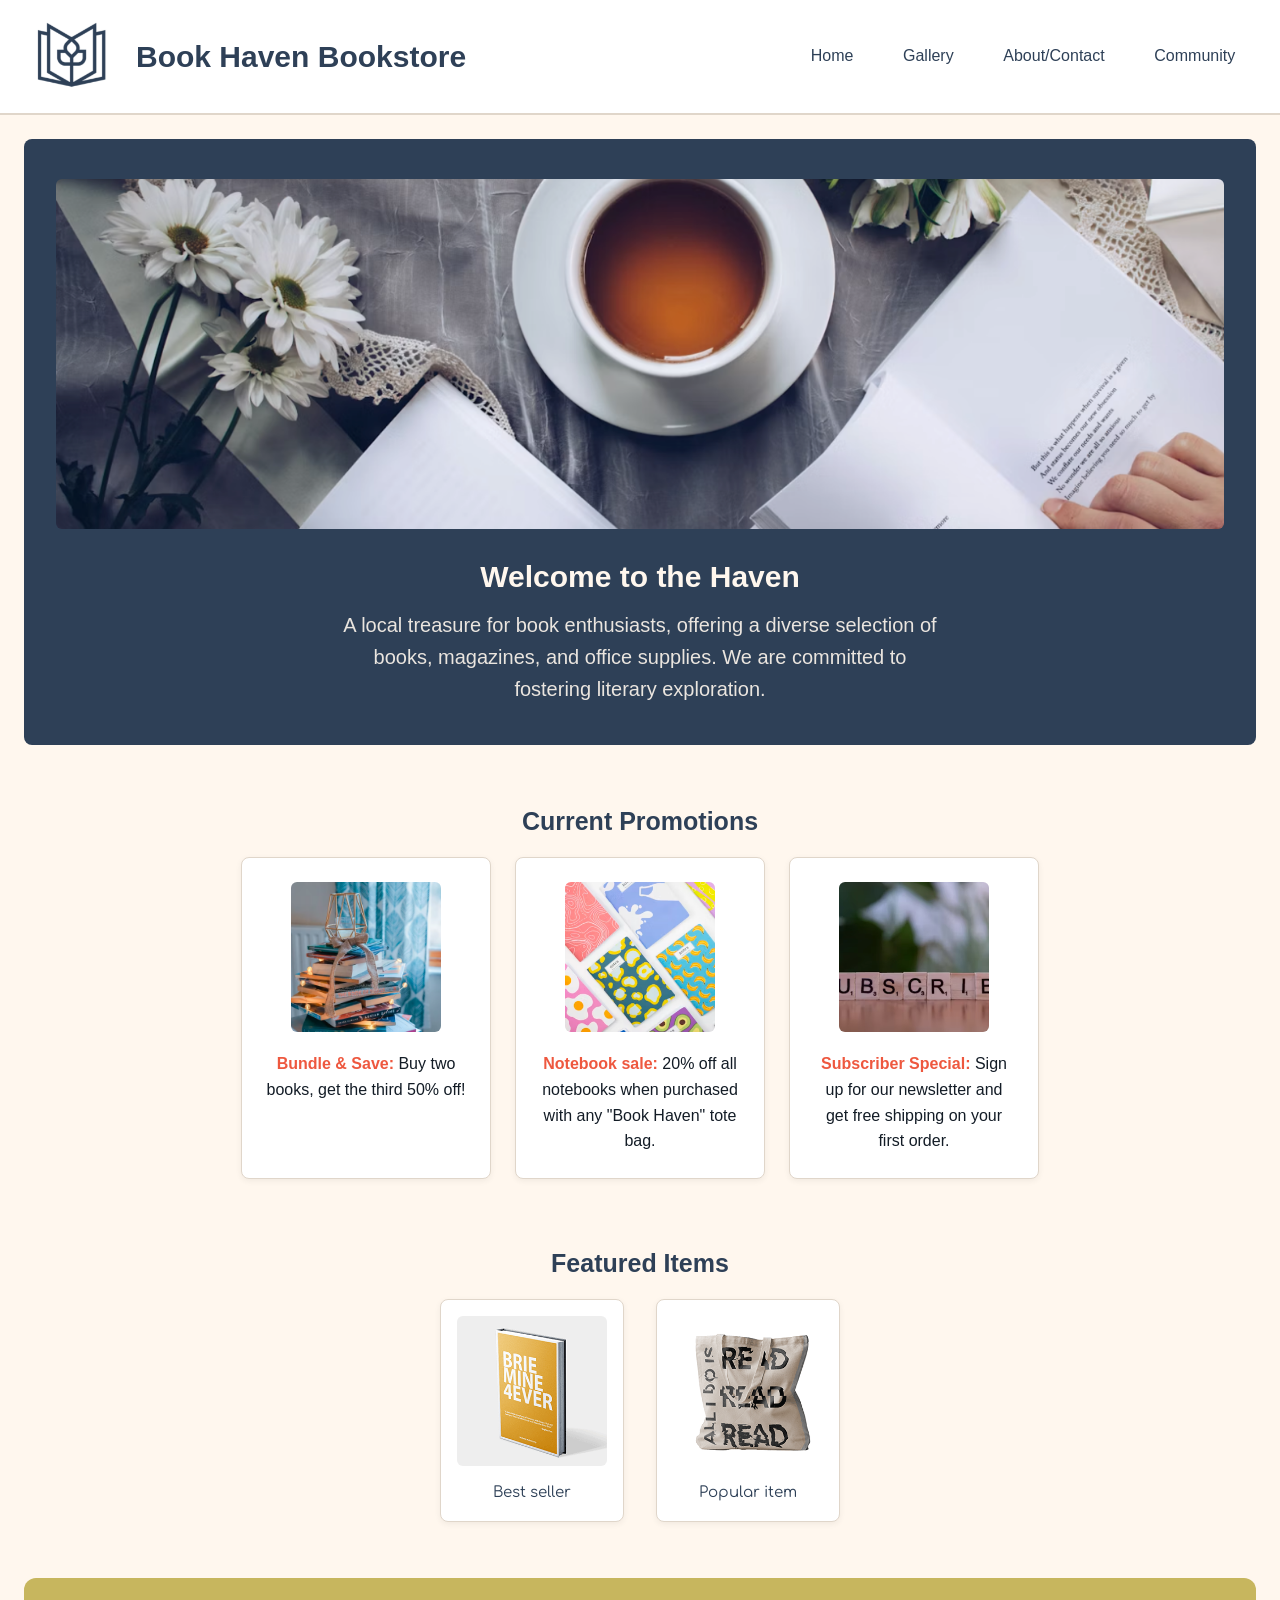
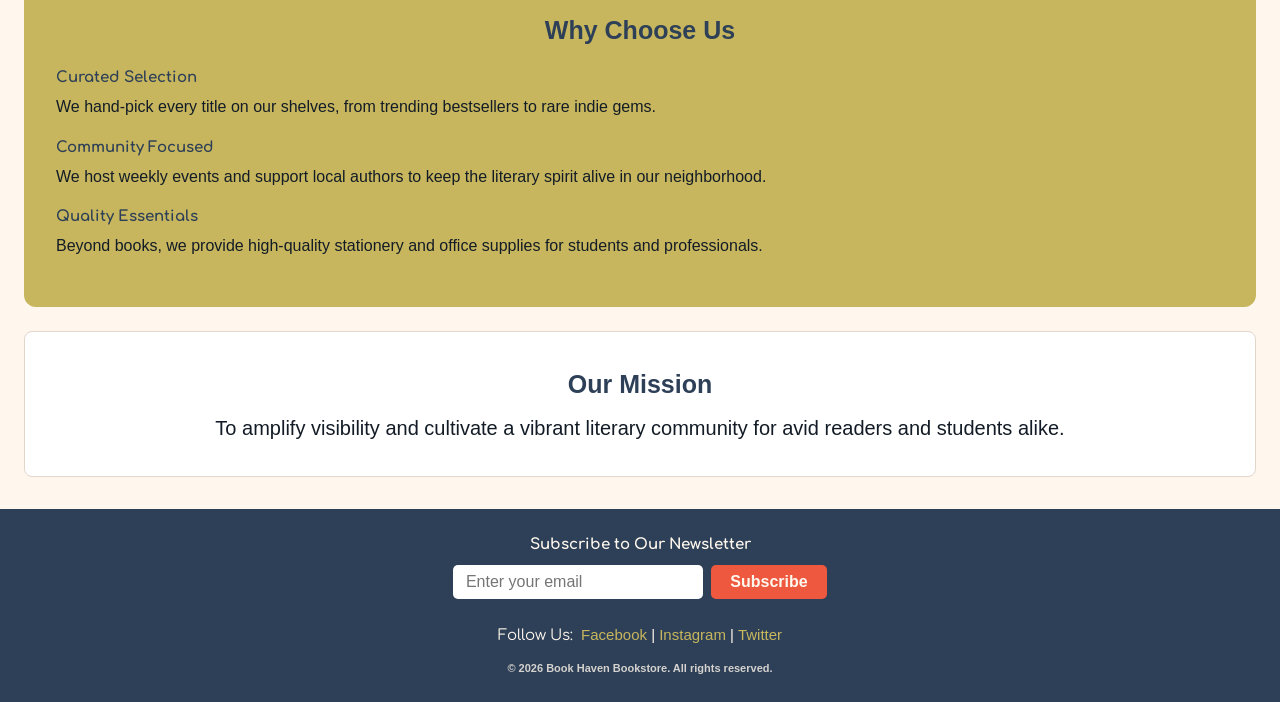
==== touchstone_2.2/src/index.html @ b66f1efa "touchstone 2.2" ====
<!doctype html>
<html lang="en">
  <head>
    <meta charset="UTF-8" />
    <meta name="viewport" content="width=device-width, initial-scale=1.0" />
    <title>Home - Book Haven Bookstore</title>
    <link rel="stylesheet" href="index.css" />
  </head>
  <body>
    <header class="site-header">
      <img src="assets/shared/logo.png" alt="Logo" width="150" />
      <h1 class="site-title">Book Haven Bookstore</h1>
      <nav class="site-nav">
        <ul class="nav-list">
          <li><a href="index.html">Home</a></li>
          <li><a href="gallery.html">Gallery</a></li>
          <li><a href="about.html">About/Contact</a></li>
          <li><a href="community.html">Community</a></li>
        </ul>
      </nav>
    </header>

    <main>
      <section class="hero">
        <img src="assets/home/welcome.png" alt="Logo" width="100%" />
        <h2 class="hero-heading">Welcome to the Haven</h2>
        <p class="hero-text">
          A local treasure for book enthusiasts, offering a diverse selection of
          books, magazines, and office supplies. We are committed to fostering
          literary exploration.
        </p>
      </section>

      <section class="promotions">
        <h2 class="section-title">Current Promotions</h2>
        <ul class="promo-list">
          <li class="promo-card">
            <img
              src="assets/home/bundle.png"
              alt="Logo"
              width="150"
              height="150"
            />
            <strong>Bundle & Save:</strong> Buy two books, get the third 50%
            off!
          </li>
          <li class="promo-card">
            <img
              src="assets/home/notebooks.png"
              alt="Logo"
              width="150"
              height="150"
            />
            <strong>Notebook sale:</strong> 20% off all notebooks when purchased
            with any "Book Haven" tote bag.
          </li>
          <li class="promo-card">
            <img
              src="assets/home/subscription.png"
              alt="Logo"
              width="150"
              height="150"
            />
            <strong>Subscriber Special:</strong> Sign up for our newsletter and
            get free shipping on your first order.
          </li>
        </ul>
      </section>

      <section class="featured">
        <h2 class="section-title">Featured Items</h2>
        <div class="featured-grid">
          <figure class="featured-card">
            <img
              src="assets/gallery/book1.png"
              alt="book 1"
              width="150"
              height="150"
            />
            <figcaption>Best seller</figcaption>
          </figure>
          <figure class="featured-card">
            <img
              src="assets/gallery/toteBag.png"
              alt="All I Do Is Read Tote Bag"
              width="150"
              height="150"
            />
            <figcaption>Popular item</figcaption>
          </figure>
        </div>
      </section>

      <section class="why-us">
        <h2 class="section-title">Why Choose Us</h2>
        <div class="why-us-item">
          <h3>Curated Selection</h3>
          <p>
            We hand-pick every title on our shelves, from trending bestsellers
            to rare indie gems.
          </p>
        </div>
        <div class="why-us-item">
          <h3>Community Focused</h3>
          <p>
            We host weekly events and support local authors to keep the literary
            spirit alive in our neighborhood.
          </p>
        </div>
        <div class="why-us-item">
          <h3>Quality Essentials</h3>
          <p>
            Beyond books, we provide high-quality stationery and office supplies
            for students and professionals.
          </p>
        </div>
      </section>

      <section class="mission">
        <h3 class="mission-heading">Our Mission</h3>
        <p class="mission-text">
          To amplify visibility and cultivate a vibrant literary community for
          avid readers and students alike.
        </p>
      </section>
    </main>

    <footer class="site-footer">
      <section class="footer-subscribe">
        <h3>Subscribe to Our Newsletter</h3>
        <form class="subscribe-form" action="#" method="post">
          <input type="email" name="email" placeholder="Enter your email" required />
          <button type="submit">Subscribe</button>
        </form>
      </section>
      <p class="footer-socials">
        <strong>Follow Us:</strong>
        <a href="https://facebook.com">Facebook</a> |
        <a href="https://instagram.com">Instagram</a> |
        <a href="https://twitter.com">Twitter</a>
      </p>
      <p class="footer-copy">&copy; 2026 Book Haven Bookstore. All rights reserved.</p>
    </footer>
  </body>
</html>
---- touchstone_2.2/src/index.css ----
/* ===== Fonts ===== */
@import url('https://fonts.googleapis.com/css2?family=Comfortaa&display=swap');

/* ===== Reset & Base ===== */
* {
  margin: 0;
  padding: 0;
  box-sizing: border-box;
}

body {
  font-family: Calibri, "Gill Sans", "Trebuchet MS", sans-serif;
  font-size: 16px;
  color: #131C26;
  background-color: #FFF7EE;
  line-height: 1.6;
}

a {
  color: #2E4057;
  text-decoration: none;
}

a:hover {
  text-decoration: underline;
  color: #EE583F;
}

img {
  max-width: 100%;
  height: auto;
}

/* ===== Header ===== */
.site-header {
  background-color: #fff;
  border-bottom: 2px solid #e0d6ca;
  padding: 1rem 2rem;
  display: flex;
  align-items: center;
  gap: 1.5rem;
  flex-wrap: wrap;
}

.site-header img {
  width: 80px;
}

.site-title {
  font-family: Arial, Helvetica, sans-serif;
  font-size: 30px;
  font-weight: bold;
  color: #2E4057;
  flex: 1;
}

.nav-list {
  list-style: none;
  display: flex;
  gap: 1.5rem;
}

.nav-list a {
  font-family: Calibri, "Gill Sans", "Trebuchet MS", sans-serif;
  font-size: 16px;
  font-weight: normal;
  color: #2E4057;
  padding: 0.4rem 0.8rem;
  border-radius: 4px;
  transition: background-color 0.2s;
}

.nav-list a:hover {
  background-color: #e0d6ca;
  color: #EE583F;
  text-decoration: none;
}

/* ===== Hero Section ===== */
.hero {
  background-color: #2E4057;
  text-align: center;
  padding: 2.5rem 2rem;
  margin: 1.5rem;
  border-radius: 8px;
}

.hero img {
  width: 100%;
  max-height: 350px;
  object-fit: cover;
  border-radius: 6px;
  margin-bottom: 1rem;
}

.hero-heading {
  font-family: Arial, Helvetica, sans-serif;
  font-size: 30px;
  font-weight: bold;
  color: #FFF7EE;
  margin-bottom: 0.5rem;
}

.hero-text {
  max-width: 600px;
  margin: 0 auto;
  font-family: Calibri, "Gill Sans", "Trebuchet MS", sans-serif;
  font-size: 20px;
  color: #FFF7EE;
  opacity: 0.9;
}

/* ===== Current Promotions ===== */
.promotions {
  padding: 2rem 1.5rem;
}

.promotions .section-title {
  font-family: Arial, Helvetica, sans-serif;
  font-size: 25px;
  font-weight: bold;
  color: #2E4057;
  margin-bottom: 1rem;
  text-align: center;
}

.promo-list {
  list-style: none;
  display: flex;
  gap: 1.5rem;
  justify-content: center;
  flex-wrap: wrap;
}

.promo-card {
  background: #fff;
  border: 1px solid #e0d6ca;
  border-radius: 8px;
  padding: 1.5rem;
  text-align: center;
  width: 250px;
  box-shadow: 0 2px 6px rgba(0, 0, 0, 0.06);
}

.promo-card img {
  width: 150px;
  height: 150px;
  object-fit: cover;
  border-radius: 6px;
  margin-bottom: 0.75rem;
}

.promo-card strong {
  font-family: Calibri, "Gill Sans", "Trebuchet MS", sans-serif;
  font-size: 16px;
  font-weight: bold;
  color: #EE583F;
}

/* ===== Featured Items ===== */
.featured {
  padding: 2rem 1.5rem;
  text-align: center;
}

.featured .section-title {
  font-family: Arial, Helvetica, sans-serif;
  font-size: 25px;
  font-weight: bold;
  color: #2E4057;
  margin-bottom: 1rem;
}

.featured-grid {
  display: flex;
  justify-content: center;
  gap: 2rem;
  flex-wrap: wrap;
}

.featured-card {
  background: #fff;
  border: 1px solid #e0d6ca;
  border-radius: 8px;
  padding: 1rem;
  box-shadow: 0 2px 6px rgba(0, 0, 0, 0.06);
}

.featured-card img {
  width: 150px;
  height: 150px;
  object-fit: cover;
  border-radius: 6px;
}

.featured-card figcaption {
  margin-top: 0.5rem;
  font-family: Comfortaa, cursive;
  font-size: 15px;
  color: #2E4057;
}

/* ===== Why Choose Us ===== */
.why-us {
  background-color: #C7B65E;
  border-radius: 12px;
  margin: 1.5rem;
  padding: 2rem;
}

.why-us .section-title {
  font-family: Arial, Helvetica, sans-serif;
  font-size: 25px;
  font-weight: bold;
  color: #2E4057;
  margin-bottom: 1rem;
  text-align: center;
}

.why-us-item {
  margin-bottom: 1rem;
}

.why-us-item h3 {
  font-family: Comfortaa, cursive;
  font-size: 15px;
  color: #2E4057;
  margin-bottom: 0.25rem;
}

.why-us-item p {
  color: #131C26;
}

/* ===== Mission ===== */
.mission {
  text-align: center;
  padding: 2rem 1.5rem;
  background: #fff;
  margin: 1.5rem;
  border-radius: 8px;
  border: 1px solid #e0d6ca;
}

.mission-heading {
  font-family: Arial, Helvetica, sans-serif;
  font-size: 25px;
  font-weight: bold;
  color: #2E4057;
  margin-bottom: 0.5rem;
}

.mission-text {
  font-family: Calibri, "Gill Sans", "Trebuchet MS", sans-serif;
  font-size: 20px;
}

/* ===== Footer ===== */
.site-footer {
  background-color: #2E4057;
  color: #FFF7EE;
  text-align: center;
  padding: 1.5rem 2rem;
  margin-top: 2rem;
}

.footer-subscribe {
  margin-bottom: 1.5rem;
}

.footer-subscribe h3 {
  font-family: Comfortaa, cursive;
  font-size: 15px;
  margin-bottom: 0.5rem;
}

.subscribe-form {
  display: flex;
  justify-content: center;
  gap: 0.5rem;
}

.subscribe-form input[type="email"] {
  padding: 0.5rem 0.8rem;
  border: none;
  border-radius: 5px;
  outline: none;
  font-family: Calibri, "Gill Sans", "Trebuchet MS", sans-serif;
  font-size: 16px;
  width: 250px;
  color: #131C26;
}

.subscribe-form button {
  background-color: #EE583F;
  color: #FFF7EE;
  border: none;
  padding: 0.5rem 1.2rem;
  font-family: Calibri, "Gill Sans", "Trebuchet MS", sans-serif;
  font-size: 16px;
  font-weight: bold;
  border-radius: 5px;
  cursor: pointer;
  transition: background-color 0.2s;
}

.subscribe-form button:hover {
  background-color: #d94a33;
}

.footer-socials {
  margin-bottom: 0.75rem;
  font-size: 15px;
}

.footer-socials strong {
  font-family: Comfortaa, cursive;
  font-weight: normal;
  margin-right: 0.25rem;
}

.footer-socials a {
  color: #C7B65E;
}

.footer-socials a:hover {
  color: #FFF7EE;
}

.footer-copy {
  margin-top: 0.75rem;
  font-family: Arial, Helvetica, sans-serif;
  font-size: 11px;
  font-weight: bold;
  opacity: 0.8;
}

/* ===== Mobile ===== */
@media (max-width: 768px) {
  .site-header {
    padding: 0.5rem 1rem;
    gap: 0.75rem;
  }

  .site-header img {
    width: 50px;
  }

  .site-title {
    font-size: 16px;
  }

  .nav-list {
    gap: 0.25rem;
  }

  .nav-list a {
    font-size: 11px;
    padding: 0.25rem 0.5rem;
  }

  .hero {
    margin: 1rem;
    padding: 1.5rem;
  }

  .hero-heading {
    font-size: 25px;
  }

  .promo-list {
    flex-direction: column;
    align-items: center;
  }

  .featured-grid {
    flex-direction: column;
    align-items: center;
  }

  .why-us {
    margin: 1rem;
  }

  .mission {
    margin: 1rem;
  }
}
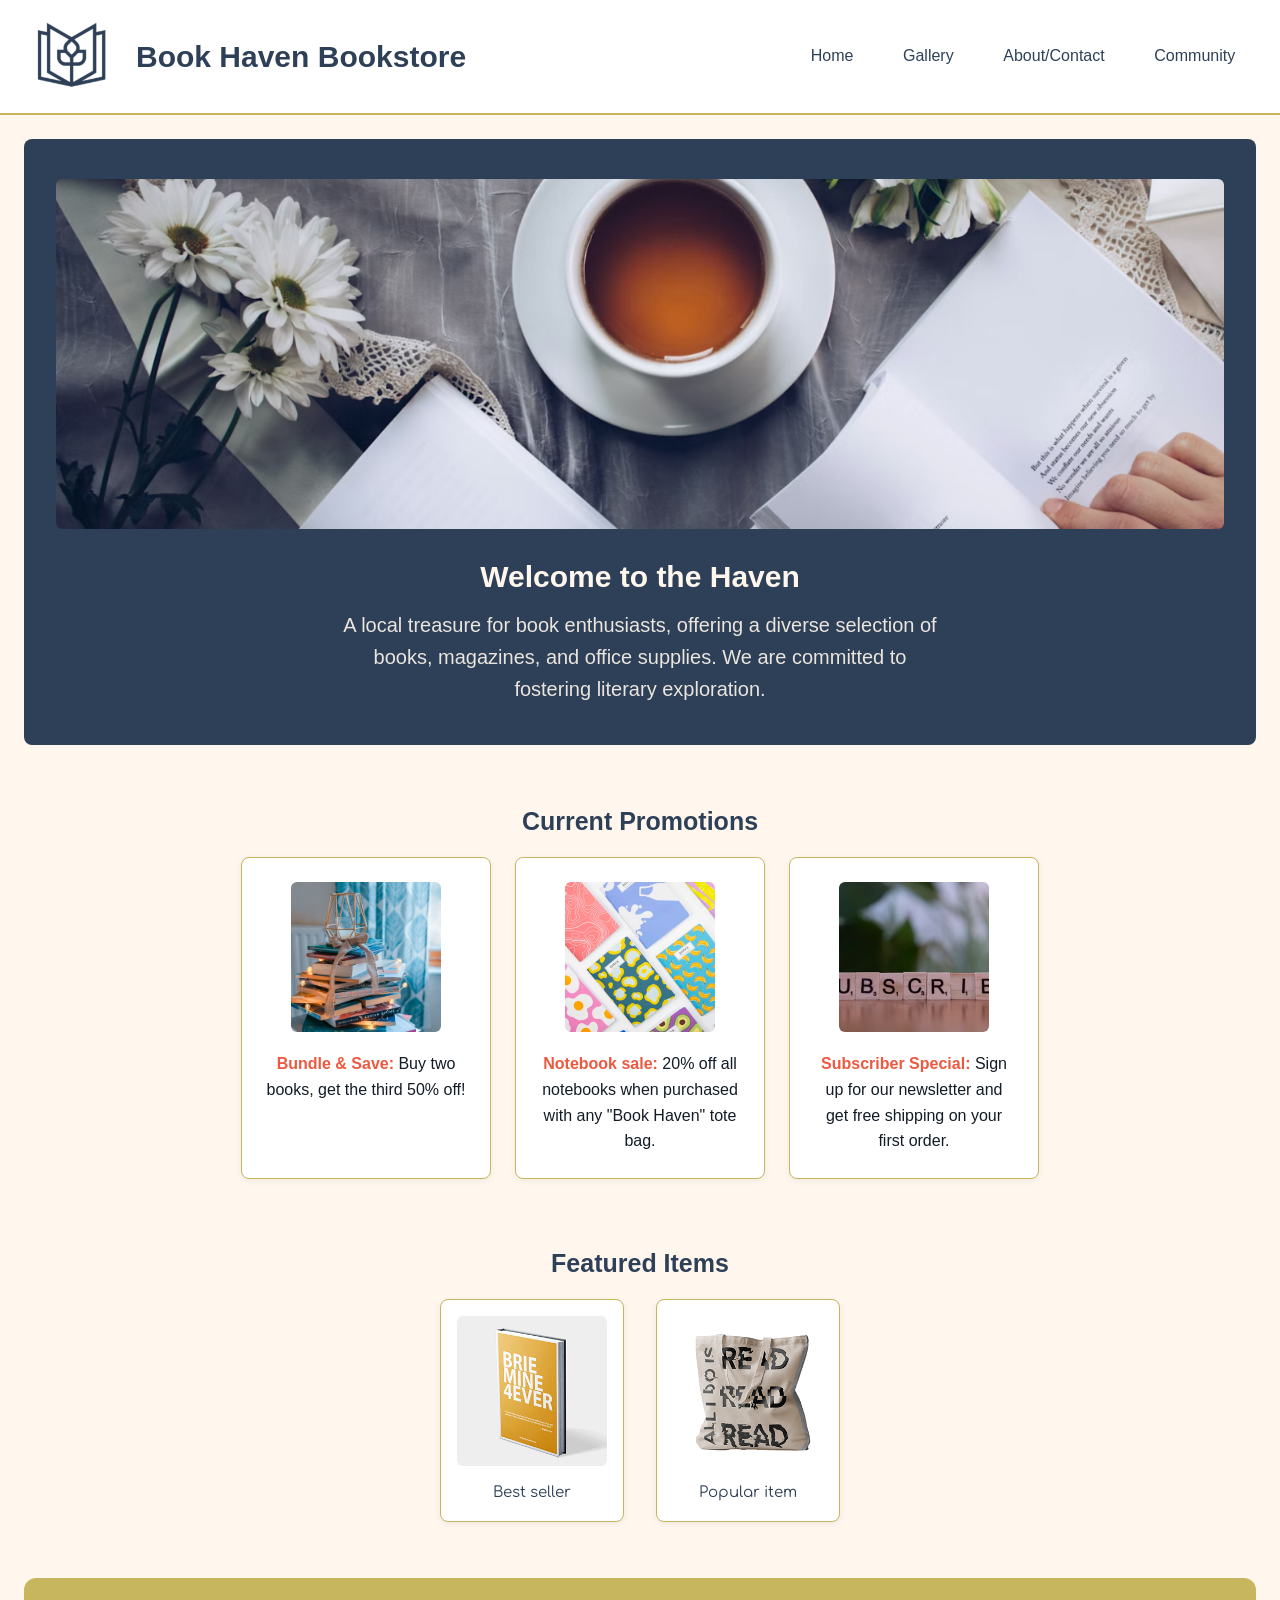
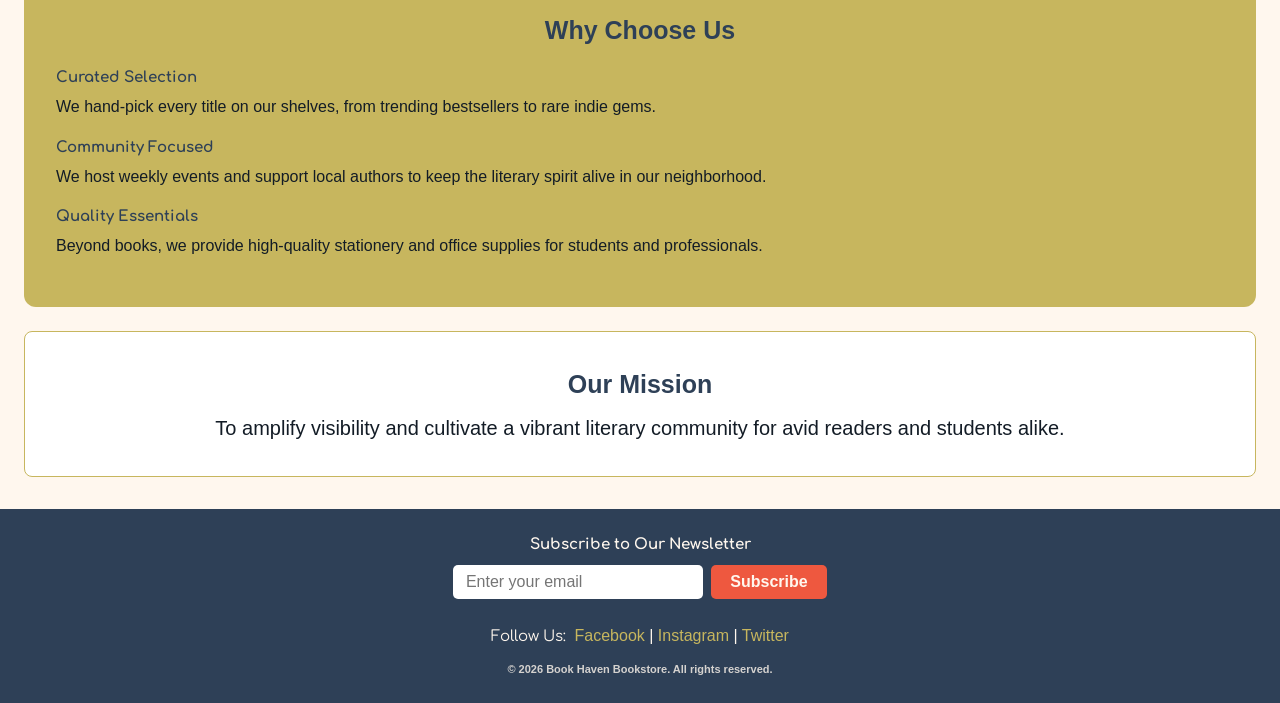
==== commit 7b35f364: "touchstone 2.2" ====
--- a/touchstone_2.2/src/index.html
+++ b/touchstone_2.2/src/index.html
@@ -8,11 +8,11 @@
   </head>
   <body>
     <header class="site-header">
-      <img src="assets/shared/logo.png" alt="Logo" width="150" />
+      <img src="assets/shared/logo.png" alt="Book Haven Bookstore logo" width="150" />
       <h1 class="site-title">Book Haven Bookstore</h1>
-      <nav class="site-nav">
+      <nav class="site-nav" aria-label="Main navigation">
         <ul class="nav-list">
-          <li><a href="index.html">Home</a></li>
+          <li><a href="index.html" aria-current="page">Home</a></li>
           <li><a href="gallery.html">Gallery</a></li>
           <li><a href="about.html">About/Contact</a></li>
           <li><a href="community.html">Community</a></li>
@@ -22,7 +22,7 @@
 
     <main>
       <section class="hero">
-        <img src="assets/home/welcome.png" alt="Logo" width="100%" />
+        <img src="assets/home/welcome.png" alt="Welcome banner for Book Haven Bookstore" width="100%" />
         <h2 class="hero-heading">Welcome to the Haven</h2>
         <p class="hero-text">
           A local treasure for book enthusiasts, offering a diverse selection of
@@ -37,7 +37,7 @@
           <li class="promo-card">
             <img
               src="assets/home/bundle.png"
-              alt="Logo"
+              alt="Stack of bundled books"
               width="150"
               height="150"
             />
@@ -47,7 +47,7 @@
           <li class="promo-card">
             <img
               src="assets/home/notebooks.png"
-              alt="Logo"
+              alt="Assorted notebooks on display"
               width="150"
               height="150"
             />
@@ -57,7 +57,7 @@
           <li class="promo-card">
             <img
               src="assets/home/subscription.png"
-              alt="Logo"
+              alt="Newsletter subscription sign-up"
               width="150"
               height="150"
             />
--- a/touchstone_2.2/src/index.css
+++ b/touchstone_2.2/src/index.css
@@ -9,7 +9,7 @@
 }
 
 body {
-  font-family: Calibri, "Gill Sans", "Trebuchet MS", sans-serif;
+  font-family: Calibri, sans-serif;
   font-size: 16px;
   color: #131C26;
   background-color: #FFF7EE;
@@ -34,7 +34,7 @@
 /* ===== Header ===== */
 .site-header {
   background-color: #fff;
-  border-bottom: 2px solid #e0d6ca;
+  border-bottom: 2px solid #C7B65E;
   padding: 1rem 2rem;
   display: flex;
   align-items: center;
@@ -47,7 +47,7 @@
 }
 
 .site-title {
-  font-family: Arial, Helvetica, sans-serif;
+  font-family: Arial, sans-serif;
   font-size: 30px;
   font-weight: bold;
   color: #2E4057;
@@ -61,7 +61,7 @@
 }
 
 .nav-list a {
-  font-family: Calibri, "Gill Sans", "Trebuchet MS", sans-serif;
+  font-family: Calibri, sans-serif;
   font-size: 16px;
   font-weight: normal;
   color: #2E4057;
@@ -71,7 +71,6 @@
 }
 
 .nav-list a:hover {
-  background-color: #e0d6ca;
   color: #EE583F;
   text-decoration: none;
 }
@@ -94,7 +93,7 @@
 }
 
 .hero-heading {
-  font-family: Arial, Helvetica, sans-serif;
+  font-family: Arial, sans-serif;
   font-size: 30px;
   font-weight: bold;
   color: #FFF7EE;
@@ -104,7 +103,7 @@
 .hero-text {
   max-width: 600px;
   margin: 0 auto;
-  font-family: Calibri, "Gill Sans", "Trebuchet MS", sans-serif;
+  font-family: Calibri, sans-serif;
   font-size: 20px;
   color: #FFF7EE;
   opacity: 0.9;
@@ -116,7 +115,7 @@
 }
 
 .promotions .section-title {
-  font-family: Arial, Helvetica, sans-serif;
+  font-family: Arial, sans-serif;
   font-size: 25px;
   font-weight: bold;
   color: #2E4057;
@@ -134,7 +133,7 @@
 
 .promo-card {
   background: #fff;
-  border: 1px solid #e0d6ca;
+  border: 1px solid #C7B65E;
   border-radius: 8px;
   padding: 1.5rem;
   text-align: center;
@@ -151,7 +150,7 @@
 }
 
 .promo-card strong {
-  font-family: Calibri, "Gill Sans", "Trebuchet MS", sans-serif;
+  font-family: Calibri, sans-serif;
   font-size: 16px;
   font-weight: bold;
   color: #EE583F;
@@ -164,7 +163,7 @@
 }
 
 .featured .section-title {
-  font-family: Arial, Helvetica, sans-serif;
+  font-family: Arial, sans-serif;
   font-size: 25px;
   font-weight: bold;
   color: #2E4057;
@@ -180,7 +179,7 @@
 
 .featured-card {
   background: #fff;
-  border: 1px solid #e0d6ca;
+  border: 1px solid #C7B65E;
   border-radius: 8px;
   padding: 1rem;
   box-shadow: 0 2px 6px rgba(0, 0, 0, 0.06);
@@ -195,7 +194,7 @@
 
 .featured-card figcaption {
   margin-top: 0.5rem;
-  font-family: Comfortaa, cursive;
+  font-family: Comfortaa, sans-serif;
   font-size: 15px;
   color: #2E4057;
 }
@@ -209,7 +208,7 @@
 }
 
 .why-us .section-title {
-  font-family: Arial, Helvetica, sans-serif;
+  font-family: Arial, sans-serif;
   font-size: 25px;
   font-weight: bold;
   color: #2E4057;
@@ -222,7 +221,7 @@
 }
 
 .why-us-item h3 {
-  font-family: Comfortaa, cursive;
+  font-family: Comfortaa, sans-serif;
   font-size: 15px;
   color: #2E4057;
   margin-bottom: 0.25rem;
@@ -239,11 +238,11 @@
   background: #fff;
   margin: 1.5rem;
   border-radius: 8px;
-  border: 1px solid #e0d6ca;
+  border: 1px solid #C7B65E;
 }
 
 .mission-heading {
-  font-family: Arial, Helvetica, sans-serif;
+  font-family: Arial, sans-serif;
   font-size: 25px;
   font-weight: bold;
   color: #2E4057;
@@ -251,7 +250,7 @@
 }
 
 .mission-text {
-  font-family: Calibri, "Gill Sans", "Trebuchet MS", sans-serif;
+  font-family: Calibri, sans-serif;
   font-size: 20px;
 }
 
@@ -269,7 +268,7 @@
 }
 
 .footer-subscribe h3 {
-  font-family: Comfortaa, cursive;
+  font-family: Comfortaa, sans-serif;
   font-size: 15px;
   margin-bottom: 0.5rem;
 }
@@ -285,7 +284,7 @@
   border: none;
   border-radius: 5px;
   outline: none;
-  font-family: Calibri, "Gill Sans", "Trebuchet MS", sans-serif;
+  font-family: Calibri, sans-serif;
   font-size: 16px;
   width: 250px;
   color: #131C26;
@@ -296,7 +295,7 @@
   color: #FFF7EE;
   border: none;
   padding: 0.5rem 1.2rem;
-  font-family: Calibri, "Gill Sans", "Trebuchet MS", sans-serif;
+  font-family: Calibri, sans-serif;
   font-size: 16px;
   font-weight: bold;
   border-radius: 5px;
@@ -305,16 +304,17 @@
 }
 
 .subscribe-form button:hover {
-  background-color: #d94a33;
+  background-color: #2E4057;
 }
 
 .footer-socials {
   margin-bottom: 0.75rem;
+  font-size: 16px;
+}
+
+.footer-socials strong {
+  font-family: Comfortaa, sans-serif;
   font-size: 15px;
-}
-
-.footer-socials strong {
-  font-family: Comfortaa, cursive;
   font-weight: normal;
   margin-right: 0.25rem;
 }
@@ -329,7 +329,7 @@
 
 .footer-copy {
   margin-top: 0.75rem;
-  font-family: Arial, Helvetica, sans-serif;
+  font-family: Arial, sans-serif;
   font-size: 11px;
   font-weight: bold;
   opacity: 0.8;
@@ -347,7 +347,7 @@
   }
 
   .site-title {
-    font-size: 16px;
+    font-size: 25px;
   }
 
   .nav-list {
@@ -355,7 +355,9 @@
   }
 
   .nav-list a {
+    font-family: Arial, sans-serif;
     font-size: 11px;
+    font-weight: bold;
     padding: 0.25rem 0.5rem;
   }
 
